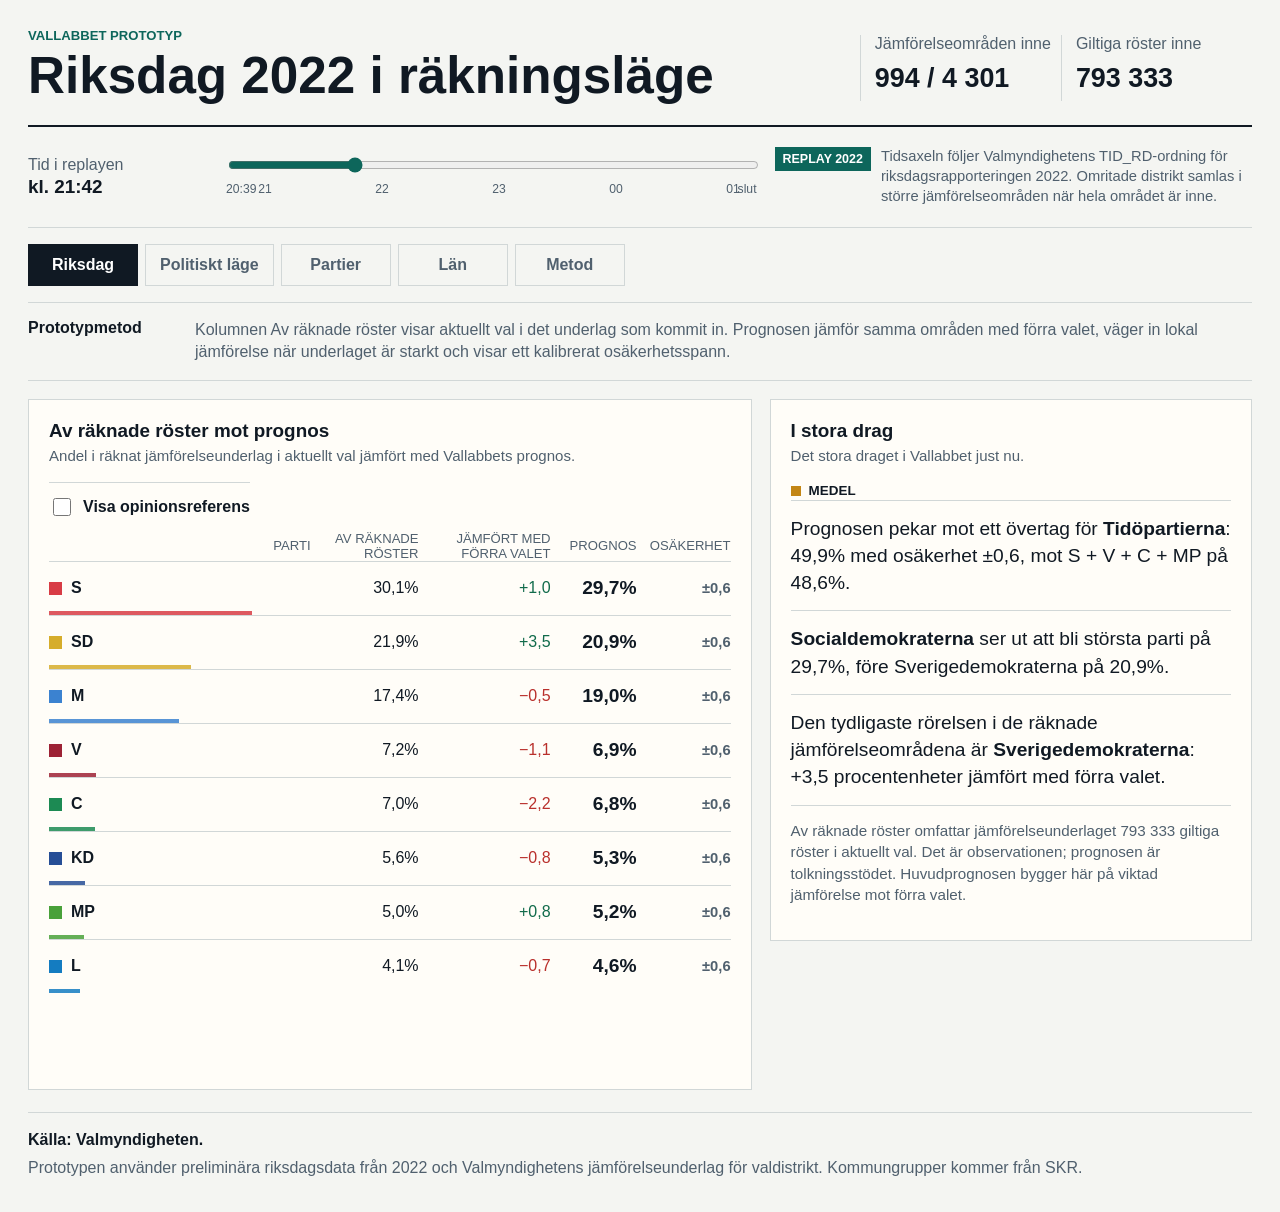
==== index.html @ 263c8cce "Fix title spacing in index.html" ====
<!doctype html>
<html lang="sv">
  <head>
    <meta charset="utf-8">
    <meta name="viewport" content="width=device-width, initial-scale=1">
    <title>Vallabbet -  riksdag replay</title>
    <link rel="stylesheet" href="styles.css">
  </head>
  <body>
    <main class="shell">
      <header class="masthead">
        <div>
          <p class="kicker">Vallabbet prototyp</p>
          <h1>Riksdag 2022 i räkningsläge</h1>
        </div>
        <div class="mast-metrics" aria-live="polite">
          <div>
            <span>Jämförelseområden inne</span>
            <strong id="counted-districts">-</strong>
          </div>
          <div>
            <span>Giltiga röster inne</span>
            <strong id="counted-votes">-</strong>
          </div>
        </div>
      </header>

      <section class="controls" aria-label="Räkningsläge">
        <label for="coverage">
          <span>Räkningsläge</span>
          <strong id="coverage-label">-</strong>
        </label>
        <div class="time-control">
          <input id="coverage" type="range" min="0" max="100" value="0">
          <div id="time-scale" class="time-scale" aria-hidden="true"></div>
        </div>
        <div class="mode-note">
          <span id="mode-pill">Replay 2022</span>
          <p>Tidsaxeln följer Valmyndighetens TID_RD-ordning för riksdagsrapporteringen 2022. Omritade distrikt samlas i större jämförelseområden när hela området är inne.</p>
        </div>
      </section>

      <nav class="view-tabs" aria-label="Analysvy">
        <button type="button" aria-selected="true" data-view="overview">Riksdag</button>
        <button type="button" aria-selected="false" data-view="political">Politiskt läge</button>
        <button type="button" aria-selected="false" data-view="party">Partier</button>
        <button type="button" aria-selected="false" data-view="county">Län</button>
        <a href="metod.html">Metod</a>
      </nav>

      <section class="method-strip" aria-label="Metod i prototypen">
        <strong>Prototypmetod</strong>
        <p>Kolumnen Av räknade röster visar aktuellt val i det underlag som kommit in. Prognosen jämför samma områden med förra valet, väger in lokal jämförelse när underlaget är starkt och visar ett kalibrerat osäkerhetsspann.</p>
      </section>

      <section class="dashboard view-panel" data-view-panel="overview" aria-label="Riksdagsanalys">
        <article class="panel lead">
          <div class="panel-head">
            <h2>Av räknade röster mot prognos</h2>
            <p>Andel i räknat jämförelseunderlag i aktuellt val jämfört med Vallabbets prognos.</p>
          </div>
          <label class="opinion-toggle hidden" for="opinion-toggle">
            <input id="opinion-toggle" type="checkbox">
            <span>Visa opinionsreferens</span>
          </label>
          <div id="party-table" class="party-table"></div>
          <aside id="opinion-note" class="opinion-note hidden" aria-live="polite">
            <strong>Opinionsläge före valet</strong>
            <p>Extern redaktionell referens från configfil. Ingår inte i prognosen.</p>
          </aside>
        </article>

        <article class="panel">
          <div class="panel-head">
            <h2>I stora drag</h2>
            <p>Det stora draget i Vallabbet just nu.</p>
          </div>
          <div id="radio-line" class="radio-line"></div>
        </article>
      </section>

      <section class="political-view view-panel hidden" data-view-panel="political" aria-label="Politiskt läge">
        <article class="panel coalition-panel wide">
          <div class="panel-head">
            <h2>Politiskt läge</h2>
            <p>Summera partier i prognosen och prova egna konstellationer.</p>
          </div>
          <div id="coalition-presets" class="coalition-presets"></div>
          <div class="coalition-builder">
            <section>
              <h3>Bygg egen konstellation</h3>
              <div id="coalition-parties" class="coalition-parties" aria-label="Välj partier"></div>
            </section>
            <section id="coalition-result" class="coalition-result" aria-live="polite"></section>
          </div>
          <p class="coalition-note">Visar röstandelar med osäkerhet, inte mandat. Spärrar, valkretsar och riksdagsmajoritet kommer med mandatmodellen.</p>
        </article>
      </section>

      <section class="party-view view-panel hidden" data-view-panel="party" aria-label="Partianalys">
        <article class="panel party-workbench">
          <div class="panel-head party-head">
            <div>
              <h2>Partier</h2>
              <p>Följ ett parti genom riket, län och distrikt i aktuellt val jämfört med förra valet.</p>
            </div>
            <div id="party-tabs" class="party-tabs" role="tablist" aria-label="Parti"></div>
          </div>
          <div class="party-workbench-grid">
            <div id="focus-panel" class="focus-panel"></div>
            <div>
              <h3>Rapportervärda skillnader</h3>
              <div class="signal-grid party-signal-grid">
                <section>
                  <h3>Län</h3>
                  <div id="county-signals" class="signal-list"></div>
                </section>
                <section>
                  <h3>Distrikt</h3>
                  <div id="district-signals" class="signal-list"></div>
                </section>
              </div>
            </div>
          </div>
        </article>
      </section>

      <section class="county-view view-panel hidden" data-view-panel="county" aria-label="Länsanalys">
        <article class="panel county-board">
          <div class="panel-head county-head">
            <div>
              <h2>Län</h2>
              <p>Partierna i ett län: av räknade röster och prognos i samma vy.</p>
            </div>
            <label for="county-select">
              <span>Län</span>
              <select id="county-select"></select>
            </label>
          </div>
          <div class="county-layout">
            <div id="county-table" class="party-table county-table"></div>
            <div id="county-story" class="county-story"></div>
          </div>
        </article>
      </section>

      <footer class="source-note">
        <strong>Källa: Valmyndigheten.</strong>
        <span>Prototypen använder preliminära riksdagsdata från 2022 och Valmyndighetens jämförelseunderlag för valdistrikt. Kommungrupper kommer från SKR.</span>
      </footer>
    </main>
    <script src="data/riksdag-2022-replay.js?v=tid-rd"></script>
    <script src="app.js?v=political-opinion-config"></script>
  </body>
</html>
---- styles.css ----
:root {
  color-scheme: light;
  --ink: #101923;
  --muted: #50606e;
  --paper: #f4f5f2;
  --panel: #fffdf8;
  --line: #d1d7d7;
  --accent: #0d665b;
  --alert: #b9302c;
  --gain: #116b4b;
  font-family: Inter, Aptos, "Segoe UI", Arial, sans-serif;
}

* {
  box-sizing: border-box;
}

body {
  background: var(--paper);
  color: var(--ink);
  margin: 0;
}

button,
input,
select {
  font: inherit;
}

.shell {
  margin: 0 auto;
  max-width: 1480px;
  padding: 28px;
}

.masthead {
  align-items: end;
  border-bottom: 2px solid var(--ink);
  display: grid;
  gap: 24px;
  grid-template-columns: minmax(320px, 1fr) auto;
  padding-bottom: 24px;
}

.kicker {
  color: var(--accent);
  font-size: .82rem;
  font-weight: 800;
  letter-spacing: 0;
  margin: 0 0 8px;
  text-transform: uppercase;
}

h1,
h2,
h3,
p {
  margin-top: 0;
}

h1 {
  font-size: clamp(2rem, 4vw, 4.4rem);
  letter-spacing: 0;
  line-height: .98;
  margin-bottom: 0;
  max-width: 760px;
}

h2 {
  font-size: 1.18rem;
  letter-spacing: 0;
  margin-bottom: 5px;
}

h3 {
  border-bottom: 1px solid var(--line);
  color: var(--muted);
  font-size: .84rem;
  letter-spacing: 0;
  margin-bottom: 12px;
  padding-bottom: 8px;
  text-transform: uppercase;
}

.mast-metrics {
  display: grid;
  gap: 10px;
  grid-template-columns: repeat(2, minmax(170px, 1fr));
  min-width: min(430px, 100%);
}

.mast-metrics div {
  border-left: 1px solid var(--line);
  display: grid;
  gap: 3px;
  min-height: 66px;
  padding-left: 14px;
}

.mast-metrics span,
.controls span,
.panel-head p,
.signal small,
.quiet {
  color: var(--muted);
}

.mast-metrics strong {
  font-size: 1.68rem;
  line-height: 1;
}

.controls {
  align-items: center;
  border-bottom: 1px solid var(--line);
  display: grid;
  gap: 18px;
  grid-template-columns: 180px minmax(240px, 1fr) minmax(330px, .9fr);
  padding: 20px 0;
}

.view-tabs {
  border-bottom: 1px solid var(--line);
  display: flex;
  gap: 7px;
  padding: 16px 0;
}

.view-tabs button,
.view-tabs a {
  align-items: center;
  background: transparent;
  border: 1px solid var(--line);
  color: var(--muted);
  cursor: pointer;
  display: inline-flex;
  font-weight: 800;
  justify-content: center;
  min-height: 42px;
  min-width: 110px;
  padding: 0 14px;
  text-decoration: none;
}

.view-tabs button[aria-selected="true"] {
  background: var(--ink);
  border-color: var(--ink);
  color: white;
}

.method-strip {
  align-items: start;
  border-bottom: 1px solid var(--line);
  display: grid;
  gap: 12px;
  grid-template-columns: 155px minmax(280px, 1fr);
  padding: 16px 0;
}

.method-strip p {
  color: var(--muted);
  line-height: 1.4;
  margin-bottom: 0;
}

.controls label {
  display: grid;
  gap: 2px;
}

.controls strong {
  font-size: 1.18rem;
}

input[type="range"] {
  accent-color: var(--accent);
  width: 100%;
}

.time-control {
  display: grid;
  gap: 7px;
  min-width: 0;
}

.time-scale {
  color: var(--muted);
  font-size: .76rem;
  height: 16px;
  position: relative;
}

.time-scale span {
  position: absolute;
  top: 0;
  transform: translateX(-50%);
  white-space: nowrap;
}

.time-scale span:first-child {
  transform: translateX(0);
}

.time-scale span:last-child {
  transform: translateX(-100%);
}

.mode-note {
  align-items: start;
  display: grid;
  gap: 10px;
  grid-template-columns: auto 1fr;
}

.mode-note p {
  color: var(--muted);
  font-size: .92rem;
  line-height: 1.35;
  margin-bottom: 0;
}

#mode-pill {
  background: var(--accent);
  color: white;
  display: inline-block;
  font-size: .78rem;
  font-weight: 700;
  padding: 5px 8px;
  text-transform: uppercase;
}

.dashboard {
  display: grid;
  gap: 18px;
  grid-template-columns: minmax(520px, 1.2fr) minmax(360px, .8fr);
  padding-top: 18px;
}

.view-panel {
  padding-top: 18px;
}

.hidden {
  display: none;
}

.panel {
  background: var(--panel);
  border: 1px solid var(--line);
  min-height: 280px;
  padding: 20px;
}

.panel.lead {
  min-height: 560px;
  grid-row: span 2;
}

.panel.wide {
  grid-column: span 2;
}

.panel-head p {
  font-size: .94rem;
  margin-bottom: 18px;
}

.party-row {
  align-items: center;
  border-top: 1px solid var(--line);
  display: grid;
  gap: 12px;
  grid-template-columns: minmax(118px, 1fr) minmax(82px, 96px) minmax(94px, 120px) 74px 82px;
  min-height: 54px;
  position: relative;
}

.party-row.with-opinion {
  grid-template-columns: minmax(118px, 1fr) minmax(82px, 96px) minmax(94px, 120px) 74px 82px minmax(76px, 86px);
}

.party-row.labels {
  border-top: 0;
  color: var(--muted);
  font-size: .82rem;
  min-height: 28px;
  text-transform: uppercase;
}

.opinion-toggle {
  align-items: center;
  border-top: 1px solid var(--line);
  cursor: pointer;
  display: inline-flex;
  gap: 9px;
  margin-bottom: 12px;
  padding-top: 12px;
}

.opinion-toggle input {
  accent-color: var(--accent);
  height: 18px;
  width: 18px;
}

.opinion-toggle span {
  font-weight: 800;
}

.opinion-note {
  border-top: 1px solid var(--line);
  display: grid;
  gap: 5px;
  margin-top: 14px;
  padding-top: 14px;
}

.opinion-note.hidden {
  display: none;
}

.opinion-note p {
  color: var(--muted);
  line-height: 1.35;
  margin-bottom: 0;
}

.opinion-value {
  color: var(--muted);
  font-size: .82rem;
  font-weight: 800;
  text-transform: uppercase;
}

.uncertainty {
  color: var(--muted);
  font-size: .92rem;
  font-weight: 850;
}

.party-row b {
  background: linear-gradient(90deg, var(--party) var(--fill), transparent var(--fill));
  bottom: 0;
  height: 4px;
  left: 0;
  opacity: .85;
  position: absolute;
  width: 100%;
}

.party-name {
  align-items: center;
  display: flex;
  font-weight: 750;
  gap: 9px;
}

.party-name i,
.party-tabs i {
  display: inline-block;
  flex: 0 0 auto;
  height: 13px;
  width: 13px;
}

.party-row strong {
  font-size: 1.2rem;
  text-align: right;
}

.party-row span:not(.party-name) {
  text-align: right;
}

.rise {
  color: var(--gain);
}

.fall {
  color: var(--alert);
}

.radio-line p {
  border-top: 1px solid var(--line);
  font-size: 1.2rem;
  line-height: 1.42;
  margin-bottom: 0;
  padding: 14px 0;
}

.radio-line .quiet {
  font-size: .95rem;
}

.party-tabs {
  display: flex;
  flex-wrap: wrap;
  gap: 7px;
  margin-bottom: 18px;
}

.party-view,
.county-view {
  display: block;
}

.party-view.hidden,
.county-view.hidden {
  display: none;
}

.party-workbench {
  min-height: 620px;
}

.party-head {
  align-items: end;
  border-bottom: 1px solid var(--line);
  display: flex;
  gap: 18px;
  justify-content: space-between;
  margin-bottom: 20px;
}

.party-head p {
  margin-bottom: 18px;
}

.party-workbench-grid {
  display: grid;
  gap: 28px;
  grid-template-columns: minmax(310px, .75fr) minmax(480px, 1.25fr);
}

.party-signal-grid h3 {
  margin-bottom: 10px;
}

.party-tabs button {
  align-items: center;
  background: #f5f1e8;
  border: 1px solid var(--line);
  cursor: pointer;
  display: inline-flex;
  gap: 7px;
  height: 38px;
  justify-content: center;
  min-width: 58px;
}

.party-tabs button[aria-selected="true"] {
  background: var(--ink);
  border-color: var(--ink);
  color: white;
}

.focus-number {
  align-items: baseline;
  border-bottom: 1px solid var(--line);
  display: flex;
  justify-content: space-between;
  margin-bottom: 16px;
  padding-bottom: 13px;
}

.focus-number span {
  color: var(--muted);
}

.focus-number strong {
  font-size: 2.4rem;
}

.focus-number em {
  font-size: .92rem;
  font-style: normal;
}

.focus-panel p {
  line-height: 1.45;
  margin-bottom: 10px;
}

.coalition-panel {
  min-height: 0;
}

.coalition-presets {
  display: grid;
  gap: 10px;
  grid-template-columns: repeat(2, minmax(210px, 1fr));
  margin-bottom: 18px;
}

.coalition-presets button {
  background: #f5f1e8;
  border: 1px solid var(--line);
  color: var(--ink);
  cursor: pointer;
  display: grid;
  gap: 4px;
  min-height: 84px;
  padding: 13px;
  text-align: left;
}

.coalition-presets strong,
.coalition-result > strong {
  font-size: 1.08rem;
}

.coalition-presets span {
  font-size: 1.2rem;
  font-weight: 850;
}

.coalition-presets small,
.coalition-note,
.coalition-result span {
  color: var(--muted);
}

.coalition-builder {
  border-top: 1px solid var(--line);
  display: grid;
  gap: 22px;
  grid-template-columns: minmax(300px, 1fr) minmax(250px, .7fr);
  padding-top: 18px;
}

.coalition-parties {
  display: flex;
  flex-wrap: wrap;
  gap: 7px;
}

.coalition-parties button {
  align-items: center;
  background: #f5f1e8;
  border: 1px solid var(--line);
  cursor: pointer;
  display: inline-flex;
  font-weight: 850;
  gap: 7px;
  height: 42px;
  justify-content: center;
  min-width: 62px;
}

.coalition-parties button[aria-pressed="true"] {
  background: var(--ink);
  border-color: var(--ink);
  color: white;
}

.coalition-parties i {
  display: inline-block;
  height: 13px;
  width: 13px;
}

.coalition-result {
  border-left: 1px solid var(--line);
  display: grid;
  gap: 9px;
  grid-template-columns: 1fr auto;
  padding-left: 20px;
}

.coalition-result h3,
.coalition-result > strong {
  grid-column: 1 / -1;
  margin-bottom: 0;
}

.coalition-result-note {
  border-top: 1px solid var(--line);
  color: var(--muted);
  grid-column: 1 / -1;
  line-height: 1.35;
  margin: 3px 0 0;
  padding-top: 9px;
}

.coalition-result div {
  align-items: baseline;
  border-top: 1px solid var(--line);
  display: contents;
}

.coalition-result b {
  font-size: 2rem;
}

.coalition-note {
  border-top: 1px solid var(--line);
  line-height: 1.4;
  margin-bottom: 0;
  margin-top: 18px;
  padding-top: 12px;
}

.county-head {
  align-items: end;
  display: flex;
  gap: 18px;
  justify-content: space-between;
}

.county-head p {
  margin-bottom: 0;
}

.county-head label {
  color: var(--muted);
  display: grid;
  flex: 0 1 270px;
  font-size: .84rem;
  gap: 5px;
  text-transform: uppercase;
}

select {
  background: white;
  border: 1px solid var(--line);
  color: var(--ink);
  min-height: 40px;
  padding: 0 10px;
  text-transform: none;
}

.county-layout {
  display: grid;
  gap: 22px;
  grid-template-columns: minmax(360px, 1.2fr) minmax(260px, .8fr);
  margin-top: 18px;
}

.county-story {
  border-left: 1px solid var(--line);
  display: grid;
  gap: 12px;
  padding-left: 20px;
}

.county-story p {
  line-height: 1.45;
  margin-bottom: 0;
}

.county-progress {
  background: #f3f6f2;
  border: 1px solid var(--line);
  display: grid;
  gap: 10px;
  grid-template-columns: repeat(2, minmax(110px, 1fr));
  padding: 14px;
}

.county-progress h3,
.county-progress p {
  grid-column: 1 / -1;
}

.county-progress h3 {
  margin-bottom: 0;
}

.county-progress div {
  border-top: 1px solid var(--line);
  display: grid;
  gap: 2px;
  padding-top: 9px;
}

.county-progress strong {
  font-size: 1.55rem;
  line-height: 1;
}

.county-progress span,
.county-progress p {
  color: var(--muted);
  line-height: 1.35;
}

.county-progress b {
  color: var(--ink);
}

.source-note {
  border-top: 1px solid var(--line);
  color: var(--muted);
  display: flex;
  flex-wrap: wrap;
  gap: 6px;
  line-height: 1.4;
  margin-top: 22px;
  padding: 16px 0 4px;
}

.source-note strong {
  color: var(--ink);
}

.method-masthead {
  align-items: center;
}

.back-link {
  background: var(--ink);
  border: 1px solid var(--ink);
  color: white;
  display: inline-flex;
  font-weight: 800;
  justify-content: center;
  min-height: 42px;
  min-width: 150px;
  padding: 10px 14px;
  text-decoration: none;
}

.method-copy {
  display: grid;
  gap: 0;
  grid-template-columns: repeat(2, minmax(280px, 1fr));
  padding-top: 20px;
}

.method-copy article {
  border-bottom: 1px solid var(--line);
  line-height: 1.55;
  min-height: 230px;
  padding: 24px 28px 24px 0;
}

.method-copy article:nth-child(2n) {
  border-left: 1px solid var(--line);
  padding-left: 28px;
}

.method-copy p {
  color: var(--muted);
}

.method-copy p:last-child {
  margin-bottom: 0;
}

.source-note-page {
  margin-top: 0;
  padding-top: 22px;
}

.confidence {
  align-items: center;
  display: inline-flex;
  gap: 8px;
  font-size: .84rem;
  font-weight: 800;
  text-transform: uppercase;
}

.confidence::before {
  background: var(--confidence);
  content: "";
  height: 10px;
  width: 10px;
}

.confidence.high {
  --confidence: #176a49;
}

.confidence.medium {
  --confidence: #c38615;
}

.confidence.low {
  --confidence: #b9302c;
}

.method-tags {
  display: flex;
  flex-wrap: wrap;
  gap: 6px;
}

.method-tags span {
  background: #eef1ef;
  border: 1px solid var(--line);
  color: var(--muted);
  display: inline-block;
  font-size: .78rem;
  padding: 5px 7px;
}

.method-explainer {
  border-top: 1px solid var(--line);
  display: grid;
  gap: 7px;
  padding-top: 12px;
}

.method-meter {
  background: #e7eae7;
  height: 8px;
  overflow: hidden;
}

.method-meter b {
  background: var(--accent);
  display: block;
  height: 100%;
}

.method-explainer small {
  color: var(--muted);
  line-height: 1.35;
}

.signal-grid {
  display: grid;
  gap: 20px;
  grid-template-columns: repeat(2, minmax(240px, 1fr));
}

.signal {
  align-items: center;
  border-top: 1px solid var(--line);
  display: grid;
  gap: 2px 10px;
  grid-template-columns: 1fr auto;
  min-height: 60px;
  padding: 8px 0;
}

.signal strong {
  overflow-wrap: anywhere;
}

.signal span {
  font-weight: 800;
}

.signal .rise,
.signal .fall {
  display: inline-flex;
  gap: 4px;
}

.signal small {
  grid-column: 1 / -1;
}

.load-error {
  font-size: 1.1rem;
  padding: 30px;
}

@media (max-width: 1080px) {
  .shell {
    padding: 18px;
  }

  .masthead,
  .controls,
  .dashboard,
  .county-layout,
  .party-workbench-grid,
  .method-copy,
  .method-strip,
  .coalition-builder {
    grid-template-columns: 1fr;
  }

  .mast-metrics {
    min-width: 0;
  }

  .panel.lead,
  .panel.wide {
    grid-column: auto;
    grid-row: auto;
    min-height: 0;
  }

  .county-story {
    border-left: 0;
    border-top: 1px solid var(--line);
    padding-left: 0;
    padding-top: 18px;
  }

  .party-head {
    align-items: stretch;
    flex-direction: column;
  }

  .coalition-result {
    border-left: 0;
    border-top: 1px solid var(--line);
    padding-left: 0;
    padding-top: 18px;
  }

  .method-copy article,
  .method-copy article:nth-child(2n) {
    border-left: 0;
    min-height: 0;
    padding-left: 0;
    padding-right: 0;
  }
}

@media (max-width: 620px) {
  .mast-metrics,
  .signal-grid,
  .coalition-presets {
    grid-template-columns: 1fr;
  }

  .mode-note {
    grid-template-columns: 1fr;
  }

  .party-row {
    gap: 7px;
    grid-template-columns: minmax(92px, 1fr) 52px 61px 66px 68px;
    font-size: .9rem;
  }

  .party-row strong {
    font-size: 1rem;
  }

  .focus-number {
    align-items: start;
    flex-direction: column;
  }

  .county-head {
    align-items: stretch;
    flex-direction: column;
  }

  .county-progress {
    grid-template-columns: 1fr;
  }

  .view-tabs {
    overflow-x: auto;
  }
}
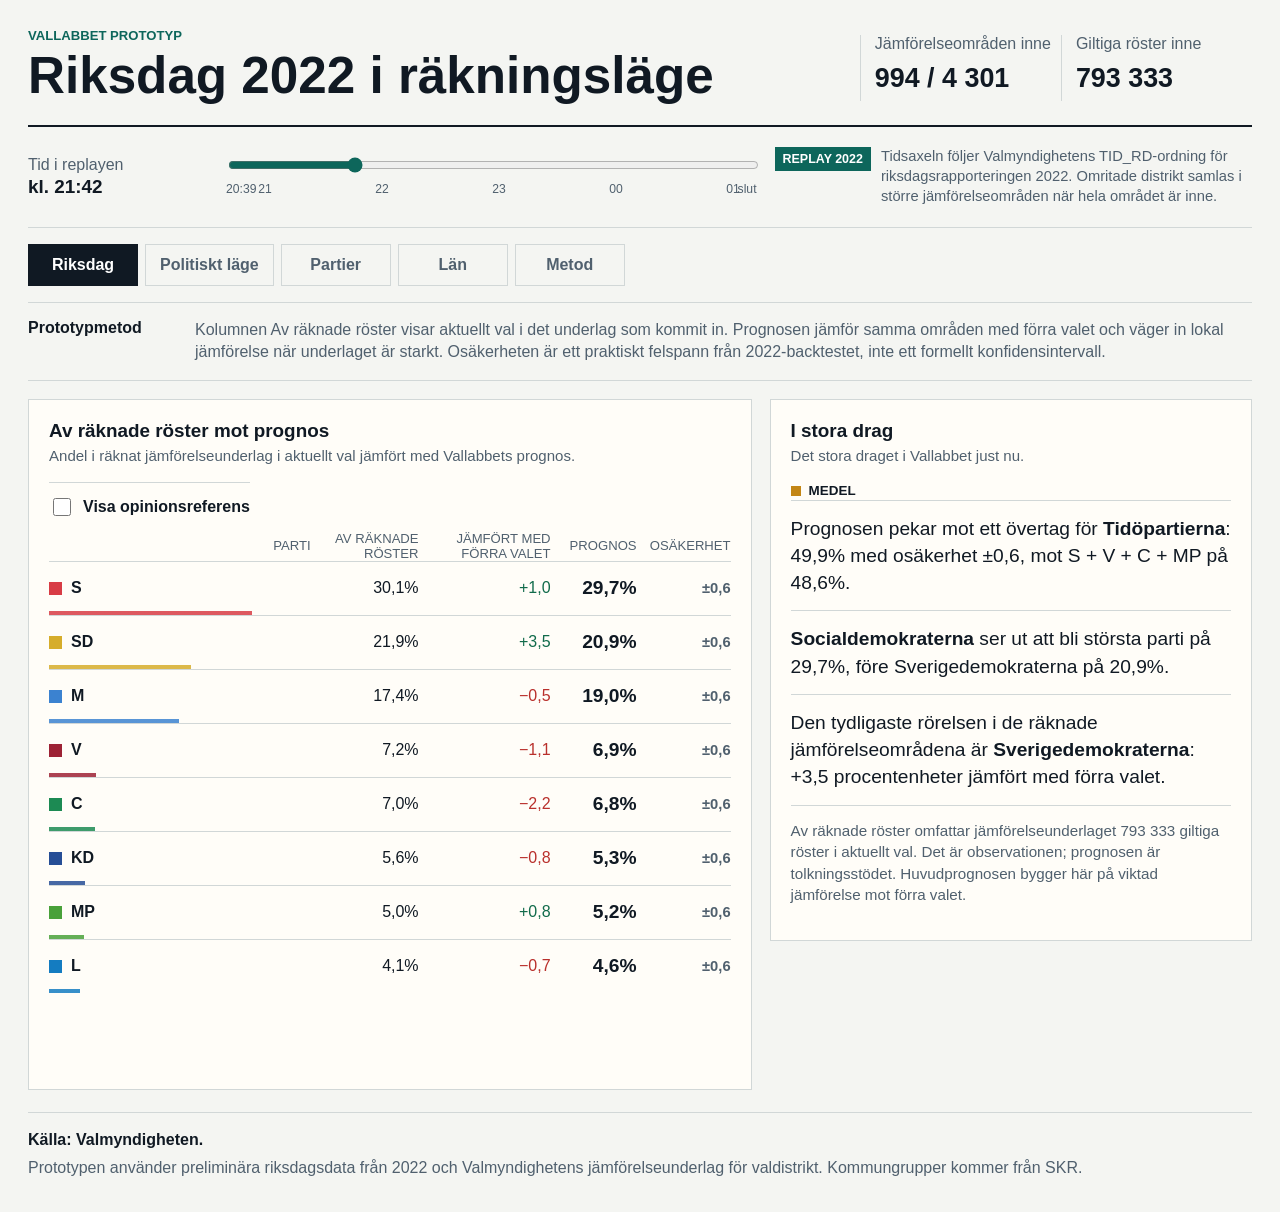
==== commit bf8212c4: "Update political comparison and backtest uncertainty" ====
--- a/index.html
+++ b/index.html
@@ -3,7 +3,7 @@
   <head>
     <meta charset="utf-8">
     <meta name="viewport" content="width=device-width, initial-scale=1">
-    <title>Vallabbet -  riksdag replay</title>
+    <title>Vallabbet - riksdag replay</title>
     <link rel="stylesheet" href="styles.css">
   </head>
   <body>
@@ -50,7 +50,7 @@
 
       <section class="method-strip" aria-label="Metod i prototypen">
         <strong>Prototypmetod</strong>
-        <p>Kolumnen Av räknade röster visar aktuellt val i det underlag som kommit in. Prognosen jämför samma områden med förra valet, väger in lokal jämförelse när underlaget är starkt och visar ett kalibrerat osäkerhetsspann.</p>
+        <p>Kolumnen Av räknade röster visar aktuellt val i det underlag som kommit in. Prognosen jämför samma områden med förra valet och väger in lokal jämförelse när underlaget är starkt. Osäkerheten är ett praktiskt felspann från 2022-backtestet, inte ett formellt konfidensintervall.</p>
       </section>
 
       <section class="dashboard view-panel" data-view-panel="overview" aria-label="Riksdagsanalys">
@@ -83,7 +83,7 @@
         <article class="panel coalition-panel wide">
           <div class="panel-head">
             <h2>Politiskt läge</h2>
-            <p>Summera partier i prognosen och prova egna konstellationer.</p>
+            <p>Summera partier i prognosen, jämför med faktiska räknade röster och prova egna konstellationer.</p>
           </div>
           <div id="coalition-presets" class="coalition-presets"></div>
           <div class="coalition-builder">
@@ -93,7 +93,7 @@
             </section>
             <section id="coalition-result" class="coalition-result" aria-live="polite"></section>
           </div>
-          <p class="coalition-note">Visar röstandelar med osäkerhet, inte mandat. Spärrar, valkretsar och riksdagsmajoritet kommer med mandatmodellen.</p>
+          <p class="coalition-note">Visar röstandelar med osäkerhet, inte mandat. Prognos och av räknade röster kan skilja sig tydligt tidigt på kvällen. Spärrar, valkretsar och riksdagsmajoritet kommer med mandatmodellen.</p>
         </article>
       </section>
 
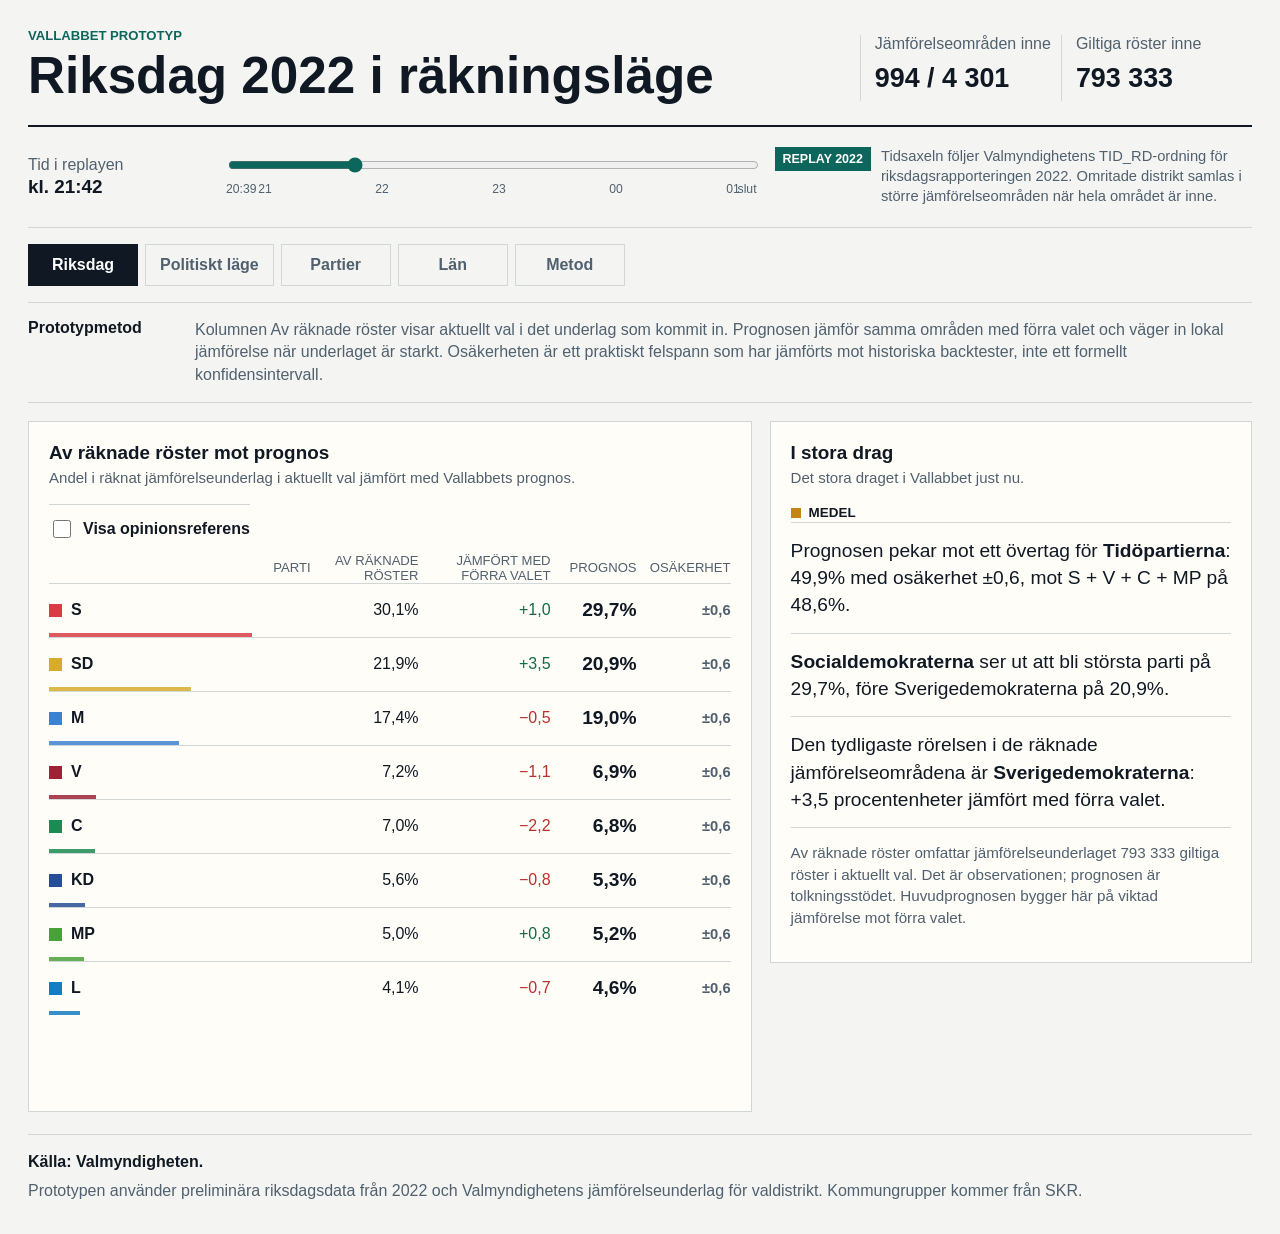
==== commit 2bab66b7: "Clarify uncertainty wording" ====
--- a/index.html
+++ b/index.html
@@ -50,7 +50,7 @@
 
       <section class="method-strip" aria-label="Metod i prototypen">
         <strong>Prototypmetod</strong>
-        <p>Kolumnen Av räknade röster visar aktuellt val i det underlag som kommit in. Prognosen jämför samma områden med förra valet och väger in lokal jämförelse när underlaget är starkt. Osäkerheten är ett praktiskt felspann från 2022-backtestet, inte ett formellt konfidensintervall.</p>
+        <p>Kolumnen Av räknade röster visar aktuellt val i det underlag som kommit in. Prognosen jämför samma områden med förra valet och väger in lokal jämförelse när underlaget är starkt. Osäkerheten är ett praktiskt felspann som har jämförts mot historiska backtester, inte ett formellt konfidensintervall.</p>
       </section>
 
       <section class="dashboard view-panel" data-view-panel="overview" aria-label="Riksdagsanalys">
@@ -93,7 +93,8 @@
             </section>
             <section id="coalition-result" class="coalition-result" aria-live="polite"></section>
           </div>
-          <p class="coalition-note">Visar röstandelar med osäkerhet, inte mandat. Prognos och av räknade röster kan skilja sig tydligt tidigt på kvällen. Spärrar, valkretsar och riksdagsmajoritet kommer med mandatmodellen.</p>
+          <section id="mandate-indicator" class="mandate-indicator" aria-live="polite"></section>
+          <p class="coalition-note">Mandatindikatorn är en förenklad proportionell fördelning av 349 mandat utifrån riksprognosen. Partier under 4 procent räknas bort. Den tar inte hänsyn till valkretsvisa effekter.</p>
         </article>
       </section>
 
--- a/styles.css
+++ b/styles.css
@@ -600,6 +600,91 @@
   padding-top: 12px;
 }
 
+.mandate-indicator {
+  border-top: 1px solid var(--line);
+  margin-top: 18px;
+  padding-top: 18px;
+}
+
+.mandate-head {
+  align-items: end;
+  display: flex;
+  gap: 16px;
+  justify-content: space-between;
+  margin-bottom: 14px;
+}
+
+.mandate-head h3 {
+  margin-bottom: 6px;
+}
+
+.mandate-head p {
+  color: var(--muted);
+  line-height: 1.35;
+  margin-bottom: 0;
+}
+
+.mandate-head strong {
+  font-size: 2rem;
+  white-space: nowrap;
+}
+
+.mandate-blocks {
+  display: grid;
+  gap: 10px;
+  grid-template-columns: repeat(3, minmax(180px, 1fr));
+  margin-bottom: 14px;
+}
+
+.mandate-blocks div,
+.mandate-list div {
+  align-items: center;
+  background: #f5f1e8;
+  border: 1px solid var(--line);
+  display: flex;
+  justify-content: space-between;
+  min-height: 48px;
+  padding: 10px 12px;
+}
+
+.mandate-blocks span,
+.mandate-list span,
+.mandate-warning {
+  color: var(--muted);
+}
+
+.mandate-blocks b {
+  font-size: 1.6rem;
+}
+
+.mandate-list {
+  display: grid;
+  gap: 8px;
+  grid-template-columns: repeat(4, minmax(110px, 1fr));
+}
+
+.mandate-list span {
+  align-items: center;
+  display: inline-flex;
+  font-weight: 800;
+  gap: 7px;
+}
+
+.mandate-list i {
+  display: inline-block;
+  height: 13px;
+  width: 13px;
+}
+
+.mandate-list b {
+  font-size: 1.35rem;
+}
+
+.mandate-warning {
+  line-height: 1.35;
+  margin: 12px 0 0;
+}
+
 .county-head {
   align-items: end;
   display: flex;
@@ -747,6 +832,105 @@
   margin-bottom: 0;
 }
 
+.backtest-section {
+  border-top: 1px solid var(--line);
+  margin-top: 20px;
+  padding-top: 20px;
+}
+
+.backtest-tabs {
+  display: flex;
+  flex-wrap: wrap;
+  gap: 7px;
+  margin: 14px 0;
+}
+
+.backtest-tabs button {
+  background: transparent;
+  border: 1px solid var(--line);
+  color: var(--muted);
+  cursor: pointer;
+  font-weight: 800;
+  min-height: 40px;
+  padding: 0 12px;
+}
+
+.backtest-tabs button[aria-selected="true"] {
+  background: var(--ink);
+  border-color: var(--ink);
+  color: white;
+}
+
+.backtest-panel {
+  background: var(--panel);
+  border: 1px solid var(--line);
+  padding: 18px;
+}
+
+.backtest-panel p {
+  color: var(--muted);
+  line-height: 1.45;
+}
+
+.backtest-summary {
+  display: grid;
+  gap: 10px;
+  grid-template-columns: repeat(2, minmax(220px, 1fr));
+  margin: 14px 0;
+}
+
+.backtest-summary div {
+  background: #f5f1e8;
+  border: 1px solid var(--line);
+  display: grid;
+  gap: 4px;
+  min-height: 64px;
+  padding: 12px;
+}
+
+.backtest-summary span {
+  color: var(--muted);
+}
+
+.backtest-summary strong {
+  font-size: 1.1rem;
+}
+
+.backtest-table-wrap {
+  overflow-x: auto;
+}
+
+.backtest-panel table {
+  border-collapse: collapse;
+  min-width: 560px;
+  width: 100%;
+}
+
+.backtest-panel th,
+.backtest-panel td {
+  border-bottom: 1px solid var(--line);
+  padding: 10px 8px;
+  text-align: right;
+  white-space: nowrap;
+}
+
+.backtest-panel th:first-child,
+.backtest-panel td:first-child {
+  text-align: left;
+}
+
+.backtest-panel th {
+  color: var(--muted);
+  font-size: .82rem;
+  text-transform: uppercase;
+}
+
+.backtest-note {
+  border-top: 1px solid var(--line);
+  margin: 14px 0 0;
+  padding-top: 12px;
+}
+
 .source-note-page {
   margin-top: 0;
   padding-top: 22px;
@@ -904,6 +1088,11 @@
     padding-top: 18px;
   }
 
+  .mandate-blocks,
+  .mandate-list {
+    grid-template-columns: repeat(2, minmax(150px, 1fr));
+  }
+
   .method-copy article,
   .method-copy article:nth-child(2n) {
     border-left: 0;
@@ -916,12 +1105,20 @@
 @media (max-width: 620px) {
   .mast-metrics,
   .signal-grid,
-  .coalition-presets {
+  .coalition-presets,
+  .backtest-summary,
+  .mandate-blocks,
+  .mandate-list {
     grid-template-columns: 1fr;
   }
 
   .mode-note {
     grid-template-columns: 1fr;
+  }
+
+  .mandate-head {
+    align-items: stretch;
+    flex-direction: column;
   }
 
   .party-row {
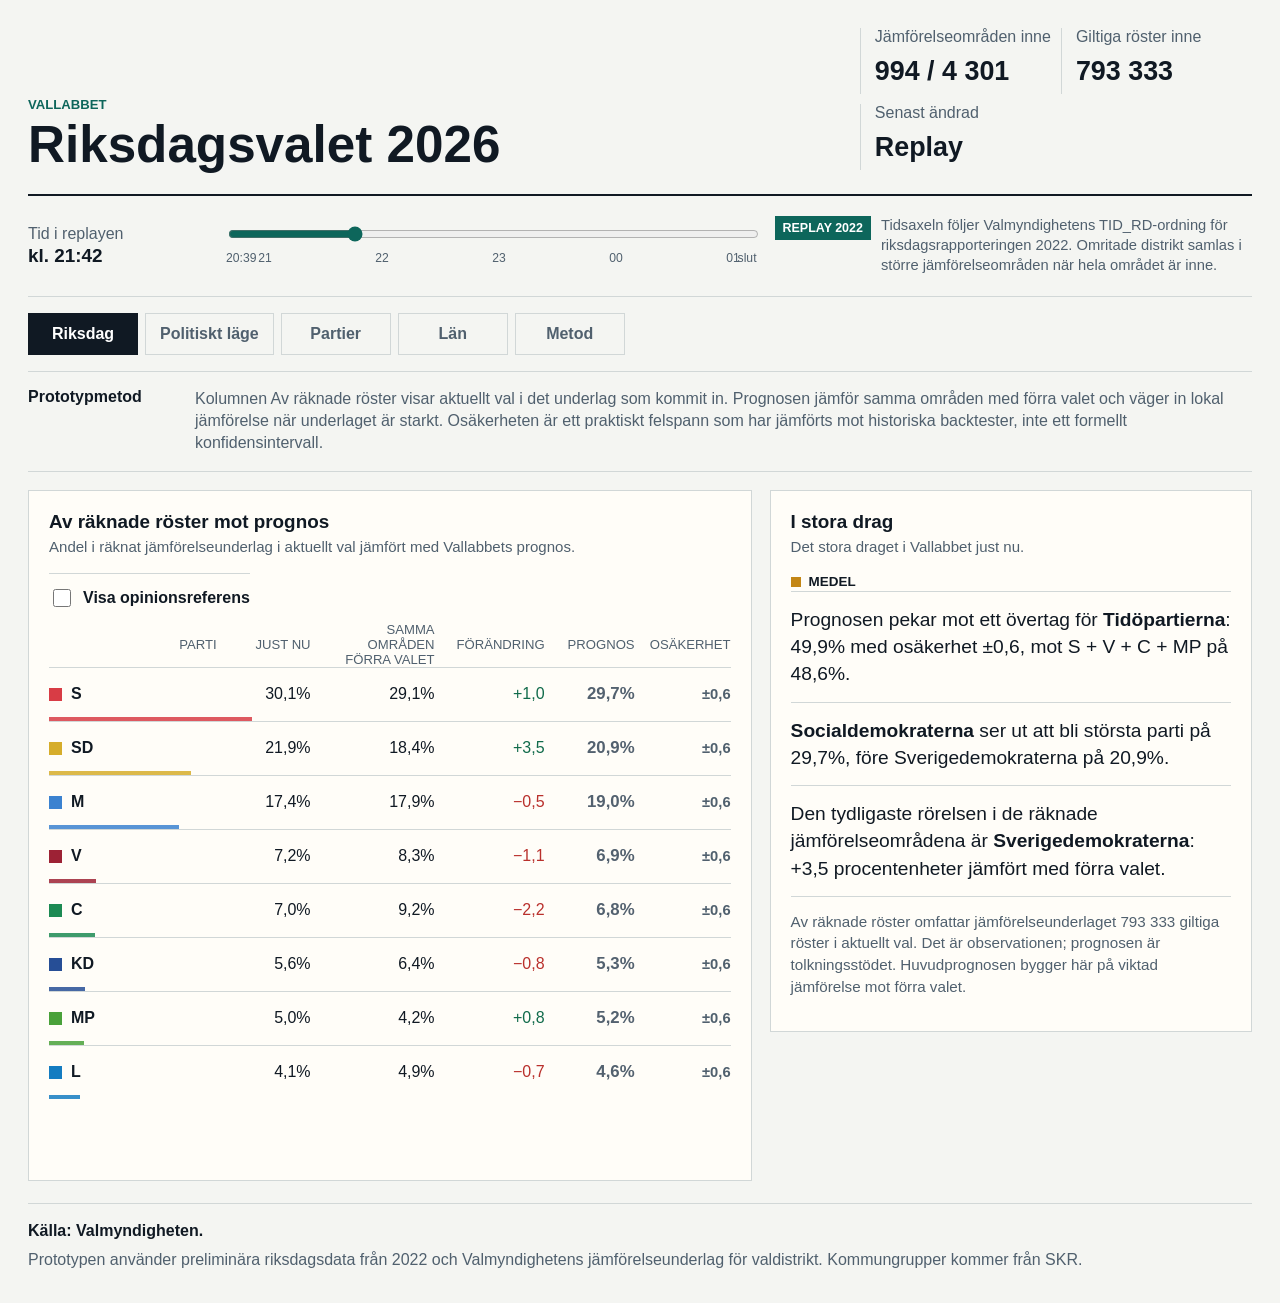
==== commit 1e59fa6b: "Normalize rehearsal feed for live mode" ====
--- a/index.html
+++ b/index.html
@@ -3,15 +3,15 @@
   <head>
     <meta charset="utf-8">
     <meta name="viewport" content="width=device-width, initial-scale=1">
-    <title>Vallabbet - riksdag replay</title>
+    <title>Vallabbet - riksdagsvalet 2026</title>
     <link rel="stylesheet" href="styles.css">
   </head>
   <body>
     <main class="shell">
       <header class="masthead">
         <div>
-          <p class="kicker">Vallabbet prototyp</p>
-          <h1>Riksdag 2022 i räkningsläge</h1>
+          <p class="kicker">Vallabbet</p>
+          <h1>Riksdagsvalet 2026</h1>
         </div>
         <div class="mast-metrics" aria-live="polite">
           <div>
@@ -21,6 +21,10 @@
           <div>
             <span>Giltiga röster inne</span>
             <strong id="counted-votes">-</strong>
+          </div>
+          <div>
+            <span>Senast ändrad</span>
+            <strong id="live-updated">Replay</strong>
           </div>
         </div>
       </header>
@@ -36,7 +40,7 @@
         </div>
         <div class="mode-note">
           <span id="mode-pill">Replay 2022</span>
-          <p>Tidsaxeln följer Valmyndighetens TID_RD-ordning för riksdagsrapporteringen 2022. Omritade distrikt samlas i större jämförelseområden när hela området är inne.</p>
+          <p id="mode-note-text">Tidsaxeln följer Valmyndighetens TID_RD-ordning för riksdagsrapporteringen 2022. Omritade distrikt samlas i större jämförelseområden när hela området är inne.</p>
         </div>
       </section>
 
--- a/styles.css
+++ b/styles.css
@@ -270,13 +270,13 @@
   border-top: 1px solid var(--line);
   display: grid;
   gap: 12px;
-  grid-template-columns: minmax(118px, 1fr) minmax(82px, 96px) minmax(94px, 120px) 74px 82px;
+  grid-template-columns: minmax(90px, 1fr) minmax(70px, 82px) minmax(92px, 112px) minmax(78px, 98px) minmax(66px, 78px) minmax(74px, 84px);
   min-height: 54px;
   position: relative;
 }
 
 .party-row.with-opinion {
-  grid-template-columns: minmax(118px, 1fr) minmax(82px, 96px) minmax(94px, 120px) 74px 82px minmax(76px, 86px);
+  grid-template-columns: minmax(90px, 1fr) minmax(70px, 82px) minmax(92px, 112px) minmax(78px, 98px) minmax(66px, 78px) minmax(74px, 84px) minmax(70px, 80px);
 }
 
 .party-row.labels {
@@ -366,6 +366,11 @@
 .party-row strong {
   font-size: 1.2rem;
   text-align: right;
+}
+
+.party-row .forecast-cell {
+  color: #53616f;
+  font-size: 1.05rem;
 }
 
 .party-row span:not(.party-name) {
@@ -1123,7 +1128,7 @@
 
   .party-row {
     gap: 7px;
-    grid-template-columns: minmax(92px, 1fr) 52px 61px 66px 68px;
+    grid-template-columns: minmax(86px, 1fr) repeat(5, minmax(54px, 1fr));
     font-size: .9rem;
   }
 
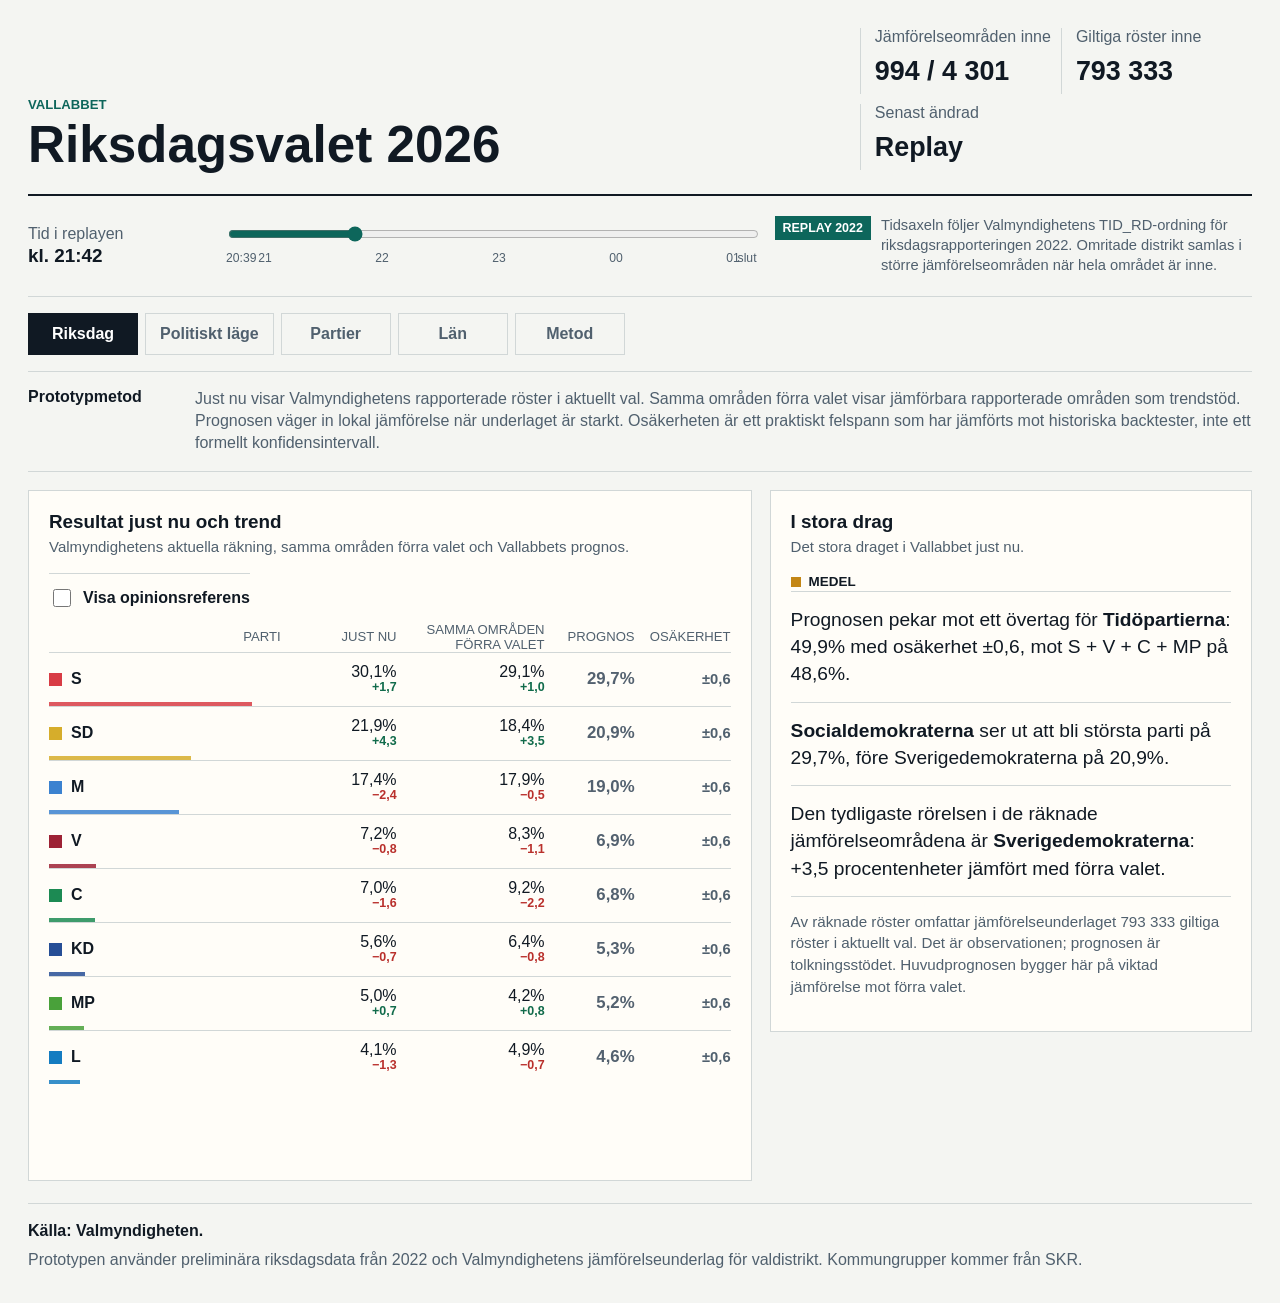
==== commit 509e314d: "Add frontend fallback to demo mode" ====
--- a/index.html
+++ b/index.html
@@ -54,14 +54,14 @@
 
       <section class="method-strip" aria-label="Metod i prototypen">
         <strong>Prototypmetod</strong>
-        <p>Kolumnen Av räknade röster visar aktuellt val i det underlag som kommit in. Prognosen jämför samma områden med förra valet och väger in lokal jämförelse när underlaget är starkt. Osäkerheten är ett praktiskt felspann som har jämförts mot historiska backtester, inte ett formellt konfidensintervall.</p>
+        <p>Just nu visar Valmyndighetens rapporterade röster i aktuellt val. Samma områden förra valet visar jämförbara rapporterade områden som trendstöd. Prognosen väger in lokal jämförelse när underlaget är starkt. Osäkerheten är ett praktiskt felspann som har jämförts mot historiska backtester, inte ett formellt konfidensintervall.</p>
       </section>
 
       <section class="dashboard view-panel" data-view-panel="overview" aria-label="Riksdagsanalys">
         <article class="panel lead">
           <div class="panel-head">
-            <h2>Av räknade röster mot prognos</h2>
-            <p>Andel i räknat jämförelseunderlag i aktuellt val jämfört med Vallabbets prognos.</p>
+            <h2>Resultat just nu och trend</h2>
+            <p>Valmyndighetens aktuella räkning, samma områden förra valet och Vallabbets prognos.</p>
           </div>
           <label class="opinion-toggle hidden" for="opinion-toggle">
             <input id="opinion-toggle" type="checkbox">
--- a/styles.css
+++ b/styles.css
@@ -270,13 +270,13 @@
   border-top: 1px solid var(--line);
   display: grid;
   gap: 12px;
-  grid-template-columns: minmax(90px, 1fr) minmax(70px, 82px) minmax(92px, 112px) minmax(78px, 98px) minmax(66px, 78px) minmax(74px, 84px);
+  grid-template-columns: minmax(90px, 1fr) minmax(88px, 104px) minmax(110px, 136px) minmax(66px, 78px) minmax(74px, 84px);
   min-height: 54px;
   position: relative;
 }
 
 .party-row.with-opinion {
-  grid-template-columns: minmax(90px, 1fr) minmax(70px, 82px) minmax(92px, 112px) minmax(78px, 98px) minmax(66px, 78px) minmax(74px, 84px) minmax(70px, 80px);
+  grid-template-columns: minmax(90px, 1fr) minmax(88px, 104px) minmax(110px, 136px) minmax(66px, 78px) minmax(74px, 84px) minmax(70px, 80px);
 }
 
 .party-row.labels {
@@ -371,6 +371,13 @@
 .party-row .forecast-cell {
   color: #53616f;
   font-size: 1.05rem;
+}
+
+.value-with-delta small {
+  display: block;
+  font-size: .78rem;
+  font-weight: 850;
+  line-height: 1.1;
 }
 
 .party-row span:not(.party-name) {
@@ -1128,7 +1135,7 @@
 
   .party-row {
     gap: 7px;
-    grid-template-columns: minmax(86px, 1fr) repeat(5, minmax(54px, 1fr));
+    grid-template-columns: minmax(86px, 1fr) repeat(4, minmax(58px, 1fr));
     font-size: .9rem;
   }
 
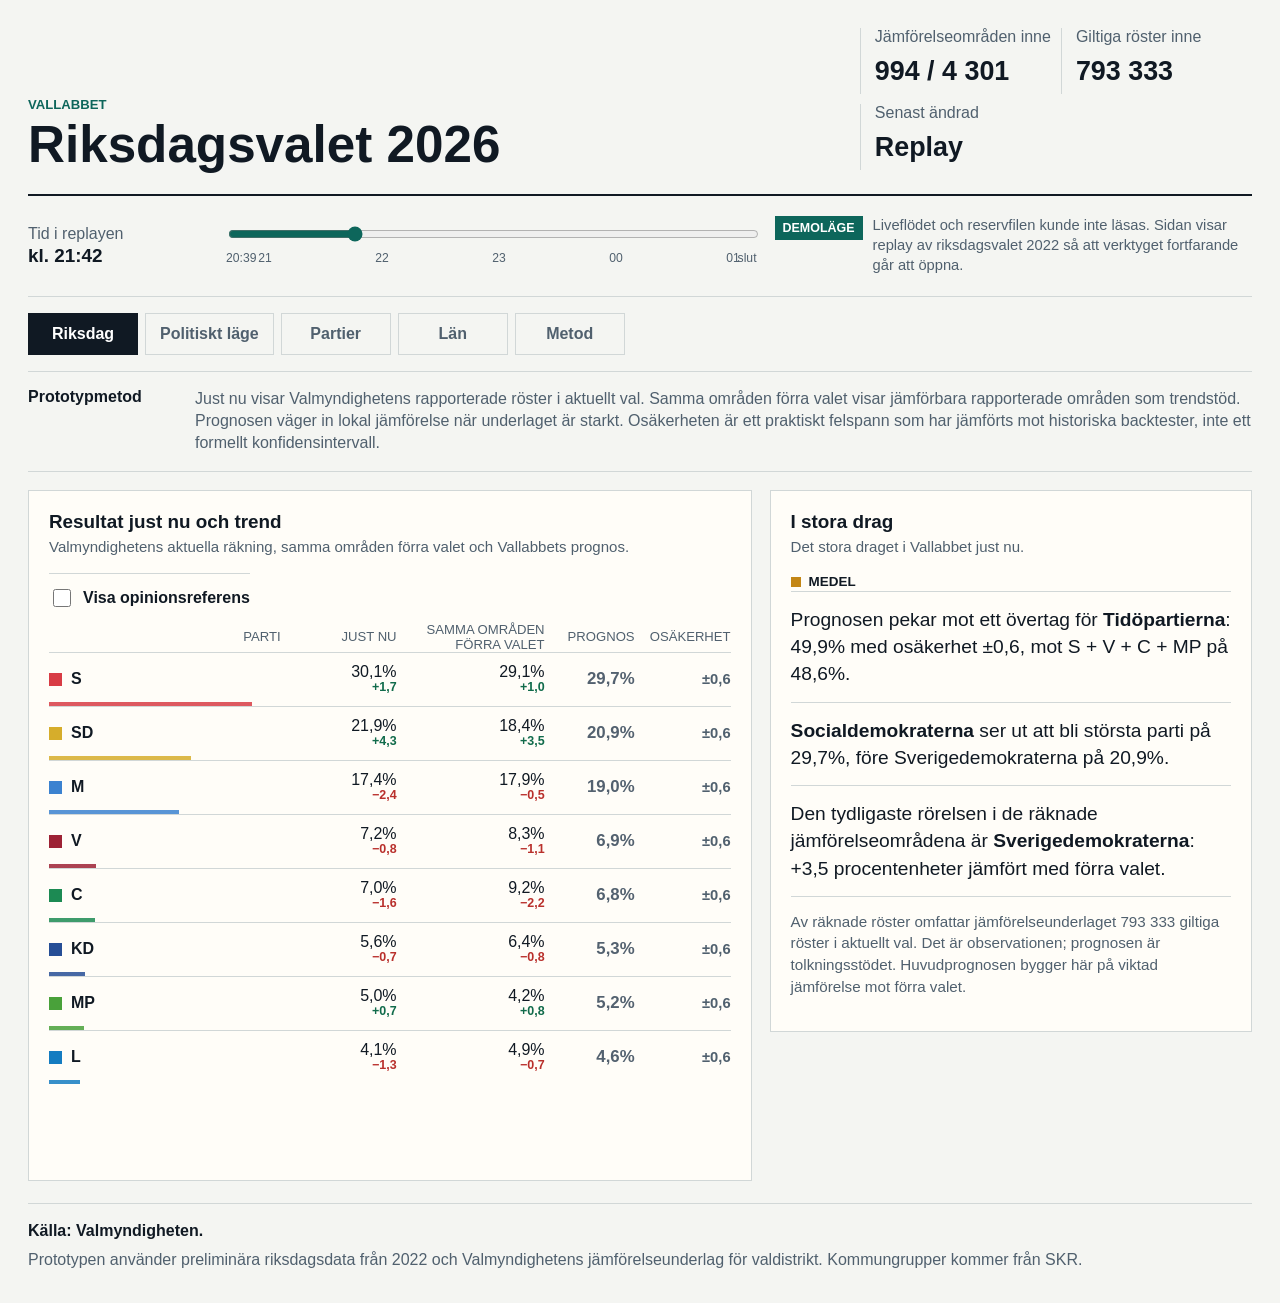
==== commit 45344206: "Load opinion reference from live tunnel" ====
--- a/index.html
+++ b/index.html
@@ -155,6 +155,6 @@
       </footer>
     </main>
     <script src="data/riksdag-2022-replay.js?v=tid-rd"></script>
-    <script src="app.js?v=political-opinion-config"></script>
+    <script src="app.js?v=live-valu-config"></script>
   </body>
 </html>
--- a/styles.css
+++ b/styles.css
@@ -325,6 +325,13 @@
   margin-bottom: 0;
 }
 
+.empty-state {
+  border-top: 1px solid var(--line);
+  color: var(--muted);
+  font-weight: 750;
+  padding: 22px 0;
+}
+
 .opinion-value {
   color: var(--muted);
   font-size: .82rem;
